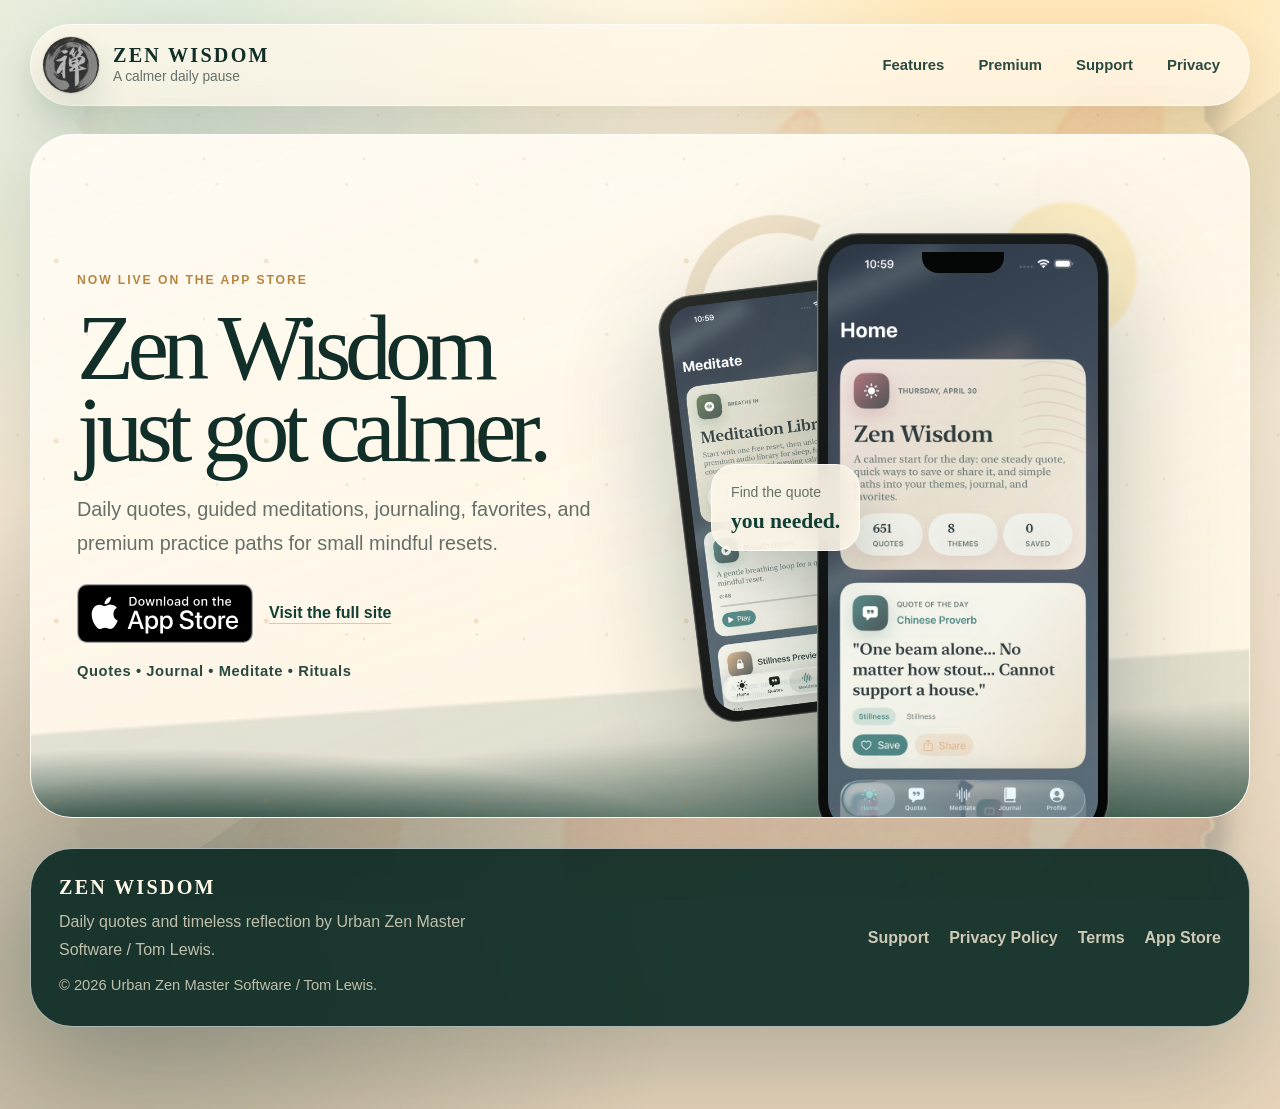
==== launch.html @ 9e4c02a2 "Fix Zen Wisdom social preview card" ====
<!doctype html>
<html lang="en">
<head>
  <meta charset="utf-8">
  <meta name="viewport" content="width=device-width, initial-scale=1">
  <title>Zen Wisdom — A calmer daily pause</title>
  <meta name="description" content="Zen Wisdom is a calmer daily practice for quotes, guided meditations, journaling, favorites, and small mindful resets on iPhone and iPad.">
  <link rel="canonical" href="https://zenwisdom.app/launch.html">
  <meta name="apple-itunes-app" content="app-id=414329570">
  <meta property="og:site_name" content="Zen Wisdom">
  <meta property="og:title" content="Zen Wisdom — A calmer daily pause">
  <meta property="og:description" content="Daily quotes, guided meditations, journaling, favorites, and small mindful resets on iPhone and iPad.">
  <meta property="og:type" content="website">
  <meta property="og:url" content="https://zenwisdom.app/launch.html">
  <meta property="og:image" content="https://zenwisdom.app/screenshots/zenwisdom-facebook-2-06.png">
  <meta property="og:image:secure_url" content="https://zenwisdom.app/screenshots/zenwisdom-facebook-2-06.png">
  <meta property="og:image:type" content="image/png">
  <meta property="og:image:width" content="1200">
  <meta property="og:image:height" content="630">
  <meta property="og:image:alt" content="Zen Wisdom social preview showing the refreshed app with daily quotes, journaling, and meditation.">
  <meta name="twitter:card" content="summary_large_image">
  <meta name="twitter:title" content="Zen Wisdom — A calmer daily pause">
  <meta name="twitter:description" content="Daily quotes, guided meditations, journaling, favorites, and small mindful resets on iPhone and iPad.">
  <meta name="twitter:image" content="https://zenwisdom.app/screenshots/zenwisdom-facebook-2-06.png">
  <link rel="icon" href="assets/icon-256.png" sizes="256x256">
  <link rel="apple-touch-icon" href="assets/icon-256.png">
  <link rel="stylesheet" href="site.css">
</head>
<body class="page-home">
  <div class="shell">
    <header class="topbar">
      <a class="brand" href="index.html" aria-label="Zen Wisdom home">
        <img class="brand-mark" src="assets/zen-mark.png" alt="">
        <span class="brand-copy">
          <strong>Zen Wisdom</strong>
          <span>A calmer daily pause</span>
        </span>
      </a>
      <nav class="nav" aria-label="Primary">
        <a href="index.html#features">Features</a>
        <a href="index.html#premium">Premium</a>
        <a href="support.html">Support</a>
        <a href="privacy.html">Privacy</a>
      </nav>
    </header>

    <main>
      <section class="hero hero-grid" aria-labelledby="launch-title">
        <div class="hero-copy">
          <p class="eyebrow">Now live on the App Store</p>
          <h1 id="launch-title">Zen Wisdom just got calmer.</h1>
          <p class="lede">Daily quotes, guided meditations, journaling, favorites, and premium practice paths for small mindful resets.</p>
          <div class="store-actions" aria-label="Download Zen Wisdom">
            <a class="app-store-badge" href="https://apps.apple.com/us/app/zen-wisdom/id414329570" aria-label="Download Zen Wisdom on the App Store">
              <img src="assets/download-on-app-store.svg" alt="Download on the App Store" width="119.664" height="40">
            </a>
            <a class="text-link" href="index.html">Visit the full site</a>
          </div>
          <p class="trust-line">Quotes • Journal • Meditate • Rituals</p>
        </div>
        <div class="hero-art" aria-label="Zen Wisdom app preview">
          <div class="brush-ring" aria-hidden="true"></div>
          <div class="dawn-orb" aria-hidden="true"></div>
          <figure class="screen-card screen-card-main">
            <img src="screenshots/zenwisdom-home.png" alt="Zen Wisdom home screen showing the day’s quote and quick actions.">
          </figure>
          <figure class="screen-card screen-card-side screen-card-library">
            <img src="screenshots/zenwisdom-meditate.png" alt="Zen Wisdom meditation screen showing guided sessions.">
          </figure>
          <div class="quote-float" aria-hidden="true">
            <span>Find the quote</span>
            <strong>you needed.</strong>
          </div>
        </div>
      </section>
    </main>

    <footer class="site-footer">
      <div>
        <strong>Zen Wisdom</strong>
        <p>Daily quotes and timeless reflection by Urban Zen Master Software / Tom Lewis.</p>
        <p class="copyright">© 2026 Urban Zen Master Software / Tom Lewis.</p>
      </div>
      <nav class="footer-nav" aria-label="Footer">
        <a href="support.html">Support</a>
        <a href="privacy.html">Privacy Policy</a>
        <a href="terms.html">Terms</a>
        <a href="https://apps.apple.com/us/app/zen-wisdom/id414329570">App Store</a>
      </nav>
    </footer>
  </div>
</body>
</html>
---- site.css ----
:root {
  color-scheme: light;
  --bg: #f3e7d4;
  --paper: #fff8eb;
  --paper-2: #fbefd9;
  --paper-glass: rgba(255, 249, 237, 0.82);
  --ink: #112e29;
  --ink-2: #294941;
  --muted: #667068;
  --soft: #ece0cc;
  --line: rgba(26, 54, 47, 0.14);
  --line-strong: rgba(26, 54, 47, 0.24);
  --gold: #b9853e;
  --gold-soft: #e9c888;
  --jade: #103f35;
  --jade-2: #1f6456;
  --charcoal: #092721;
  --cream: #fff4df;
  --shadow: 0 26px 80px rgba(67, 47, 21, 0.15);
  --shadow-soft: 0 18px 50px rgba(67, 47, 21, 0.10);
  --shadow-deep: 0 36px 120px rgba(8, 39, 32, 0.28);
  --radius-xl: 42px;
  --radius-lg: 28px;
  --radius-md: 18px;
  --display: "Iowan Old Style", "Palatino Linotype", "Book Antiqua", Georgia, serif;
  --ui: "Avenir Next", "Gill Sans", "Trebuchet MS", -apple-system, BlinkMacSystemFont, "Segoe UI", sans-serif;
}

* { box-sizing: border-box; }

html {
  scroll-behavior: smooth;
  background: var(--bg);
}

body {
  margin: 0;
  min-height: 100vh;
  overflow-x: hidden;
  color: var(--ink);
  font-family: var(--ui);
  background:
    radial-gradient(circle at 84% 2%, rgba(255, 226, 169, 0.72) 0 8%, transparent 25%),
    radial-gradient(circle at 14% 9%, rgba(210, 229, 216, 0.88), transparent 31%),
    radial-gradient(ellipse at 10% 86%, rgba(8, 39, 32, 0.26), transparent 34%),
    linear-gradient(180deg, #fff6df 0%, #f4e7d3 48%, #ead6bc 100%);
}

body::before,
body::after {
  content: "";
  position: fixed;
  inset: 0;
  pointer-events: none;
}

body::before {
  z-index: 0;
  opacity: 0.18;
  mix-blend-mode: multiply;
  background: url("assets/paper-texture.png") center top / cover no-repeat;
}

body::after {
  z-index: 0;
  background:
    radial-gradient(circle at 10% 72%, rgba(183, 129, 61, 0.12) 0 1px, transparent 2px),
    radial-gradient(circle at 58% 24%, rgba(25, 69, 58, 0.10) 0 1px, transparent 2px),
    linear-gradient(145deg, transparent 0 55%, rgba(11, 53, 45, 0.08) 55% 58%, transparent 72%);
  background-size: 180px 160px, 150px 140px, auto;
}

img,
svg { display: block; max-width: 100%; }

a { color: inherit; text-decoration: none; }

ul { margin: 0; padding: 0; }

code {
  font-family: "SFMono-Regular", "Consolas", "Menlo", monospace;
  font-size: 0.95em;
}

.shell {
  position: relative;
  z-index: 1;
  width: min(1220px, calc(100vw - 36px));
  margin: 0 auto;
  padding: 24px 0 82px;
}

.topbar {
  display: flex;
  align-items: center;
  justify-content: space-between;
  gap: 18px;
  margin-bottom: 28px;
  padding: 12px 16px 12px 12px;
  border: 1px solid rgba(255, 255, 255, 0.66);
  border-radius: 999px;
  background: rgba(255, 248, 235, 0.78);
  box-shadow: 0 18px 48px rgba(41, 33, 17, 0.11);
  backdrop-filter: blur(20px) saturate(1.2);
}

.brand {
  display: inline-flex;
  align-items: center;
  gap: 14px;
  min-width: 0;
}

.brand-mark {
  width: 56px;
  height: 56px;
  flex: 0 0 auto;
  border-radius: 50%;
  object-fit: cover;
  background: rgba(255, 250, 239, 0.76);
  box-shadow: 0 0 0 1px rgba(143, 106, 50, 0.14), 0 16px 34px rgba(16, 63, 53, 0.14);
}

.brand-copy {
  display: grid;
  gap: 3px;
  min-width: 0;
}

.brand-copy strong,
.site-footer strong {
  font-family: var(--display);
  font-size: clamp(1rem, 2vw, 1.26rem);
  line-height: 1;
  letter-spacing: 0.11em;
  text-transform: uppercase;
  white-space: nowrap;
}

.brand-copy span:last-child {
  max-width: 34ch;
  color: var(--muted);
  font-size: 0.86rem;
  line-height: 1.25;
}

.nav,
.footer-nav,
.store-actions,
.button-row,
.pill-row {
  display: flex;
  flex-wrap: wrap;
  align-items: center;
  gap: 8px;
}

.nav { justify-content: flex-end; }

.nav a {
  padding: 10px 13px;
  border-radius: 999px;
  color: var(--ink-2);
  font-size: 0.93rem;
  font-weight: 750;
  transition: background-color 180ms ease, color 180ms ease;
}

.nav a:hover,
.nav a[aria-current="page"] {
  background: rgba(16, 63, 53, 0.09);
  color: var(--jade);
}

.nav a:focus-visible,
.footer-nav a:focus-visible,
.button:focus-visible,
.text-link:focus-visible,
.app-store-badge:focus-visible {
  outline: 3px solid rgba(185, 130, 56, 0.36);
  outline-offset: 4px;
}

main {
  display: grid;
  gap: 30px;
}

.hero,
.section,
.final-cta,
.site-footer,
.release-strip {
  position: relative;
  overflow: hidden;
  border: 1px solid rgba(255, 255, 255, 0.64);
  border-radius: var(--radius-xl);
  box-shadow: var(--shadow);
}

.hero,
.section,
.final-cta {
  padding: clamp(24px, 4vw, 46px);
}

.hero,
.section {
  background:
    linear-gradient(160deg, rgba(255, 251, 242, 0.94), rgba(255, 244, 224, 0.76)),
    var(--paper-glass);
  backdrop-filter: blur(16px);
}

.hero::before,
.hero::after,
.section::before,
.final-cta::before {
  content: "";
  position: absolute;
  pointer-events: none;
}

.hero::before {
  inset: auto -10% -18% -10%;
  height: 48%;
  opacity: 0.92;
  background:
    radial-gradient(ellipse at 17% 90%, rgba(6, 44, 37, 0.96) 0 17%, transparent 38%),
    radial-gradient(ellipse at 70% 84%, rgba(16, 63, 53, 0.28) 0 20%, transparent 47%),
    linear-gradient(176deg, transparent 0 30%, rgba(14, 52, 43, 0.12) 31% 42%, rgba(14, 52, 43, 0.9) 75%);
}

.hero::after {
  inset: 0;
  opacity: 0.84;
  background:
    radial-gradient(circle at 8% 15%, rgba(167, 114, 43, 0.12) 0 1px, transparent 2px),
    radial-gradient(circle at 12% 70%, rgba(185, 130, 56, 0.23) 0 2px, transparent 3px),
    radial-gradient(circle at 43% 33%, rgba(185, 130, 56, 0.17) 0 1px, transparent 2px);
  background-size: 160px 160px, 210px 180px, 130px 150px;
}

.hero > *,
.section > *,
.final-cta > *,
.site-footer > *,
.release-strip > * { position: relative; z-index: 1; }

.hero-grid {
  display: grid;
  grid-template-columns: minmax(0, 1.02fr) minmax(360px, 0.98fr);
  gap: clamp(28px, 5vw, 58px);
  align-items: center;
}

.hero-copy {
  display: grid;
  align-content: center;
  gap: 20px;
  min-width: 0;
  min-height: 590px;
}

.hero-copy h1,
.section-heading h2,
.final-cta h2,
.page-hero h1,
.info-card h2,
.legal-card h2,
.faq-item h3,
.feature-tile h3,
.plan-card strong,
.pause-card blockquote,
.moment-card span,
.site-footer strong,
.release-strip strong {
  font-family: var(--display);
}

.hero-copy h1 {
  max-width: 11ch;
  margin: 0;
  font-size: clamp(3.7rem, 7.3vw, 7.6rem);
  font-weight: 500;
  line-height: 0.88;
  letter-spacing: -0.07em;
}

.eyebrow,
.preview-label {
  margin: 0;
  color: var(--gold);
  font-size: 0.76rem;
  font-weight: 850;
  letter-spacing: 0.16em;
  text-transform: uppercase;
}

.lede,
.section-heading p,
.pause-card p,
.feature-tile p,
.moment-card p,
.plan-card p,
.trust-copy p,
.trust-list span,
.final-cta p,
.info-card p,
.legal-card p,
.faq-item p,
.site-footer p,
.microcopy,
.release-strip span {
  margin: 0;
  color: var(--muted);
  line-height: 1.72;
}

.lede {
  max-width: 52ch;
  font-size: clamp(1.06rem, 1.55vw, 1.29rem);
}

.store-actions {
  gap: 16px;
  margin-top: 4px;
}

.app-store-badge {
  display: inline-flex;
  align-items: center;
  flex: 0 0 auto;
  border-radius: 9px;
  line-height: 0;
}

.app-store-badge img {
  width: clamp(132px, 22vw, 176px);
  height: auto;
}

.text-link {
  display: inline-flex;
  align-items: center;
  min-height: 40px;
  color: var(--jade);
  font-weight: 850;
  text-decoration: underline;
  text-decoration-color: rgba(16, 63, 53, 0.22);
  text-underline-offset: 5px;
}

.trust-line {
  margin: 0;
  color: var(--ink-2);
  font-size: 0.92rem;
  font-weight: 800;
  letter-spacing: 0.04em;
}

.hero-art {
  position: relative;
  min-height: 590px;
  max-width: 100%;
}

.brush-ring,
.dawn-orb,
.screen-card,
.quote-float,
.sun-disc,
.ink-hill,
.phone-frame,
.floating-note {
  position: absolute;
}

.brush-ring {
  top: 34px;
  left: 4px;
  width: 188px;
  aspect-ratio: 1;
  border: 18px solid rgba(166, 120, 48, 0.18);
  border-right-color: transparent;
  border-radius: 50%;
  filter: blur(0.4px);
  transform: rotate(-18deg);
}

.dawn-orb,
.sun-disc {
  top: 18px;
  right: 12%;
  width: 148px;
  aspect-ratio: 1;
  border-radius: 50%;
  background: radial-gradient(circle, rgba(255, 247, 210, 0.98), rgba(255, 225, 150, 0.45) 65%, transparent 70%);
}

.screen-card {
  margin: 0;
  padding: 10px;
  border: 1px solid rgba(255, 255, 255, 0.42);
  border-radius: 42px;
  background: linear-gradient(145deg, #1b1f1d, #050706);
  box-shadow: var(--shadow-deep), 0 0 0 1px rgba(255, 255, 255, 0.12) inset;
}

.screen-card img {
  width: 100%;
  aspect-ratio: 1320 / 2868;
  border-radius: 31px;
  object-fit: cover;
  object-position: top center;
  background: #0a1e1a;
}

.screen-card-main {
  top: 52px;
  right: 18%;
  z-index: 3;
  width: min(292px, 58vw);
}

.screen-card-main::before,
.phone-frame::before {
  content: "";
  position: absolute;
  top: 18px;
  left: 50%;
  z-index: 3;
  width: 82px;
  height: 21px;
  border-radius: 0 0 16px 16px;
  background: #050706;
  transform: translateX(-50%);
}

.screen-card-side {
  z-index: 2;
  width: min(210px, 43vw);
  border-radius: 34px;
  opacity: 0.94;
}

.screen-card-side img { border-radius: 25px; }

.screen-card-library {
  left: 0;
  bottom: 56px;
  transform: rotate(-7deg);
}

.screen-card-profile {
  right: 0;
  bottom: 28px;
  transform: rotate(7deg);
}

.quote-float,
.floating-note {
  z-index: 5;
  max-width: 220px;
  padding: 17px 19px;
  border: 1px solid rgba(255, 255, 255, 0.68);
  border-radius: 24px;
  background: rgba(255, 249, 235, 0.86);
  box-shadow: 0 22px 48px rgba(20, 46, 37, 0.16);
  backdrop-filter: blur(18px);
}

.quote-float {
  left: 6%;
  top: 48%;
}

.quote-float span,
.floating-note span {
  display: block;
  color: var(--muted);
  font-size: 0.88rem;
  line-height: 1.45;
}

.quote-float strong,
.floating-note strong {
  display: block;
  margin-top: 7px;
  color: var(--jade);
  font-family: var(--display);
  font-size: 1.35rem;
  font-weight: 600;
  line-height: 1.08;
}

.section {
  display: grid;
  gap: 26px;
}

.section::before {
  inset: 0;
  opacity: 0.55;
  background: radial-gradient(circle at 92% 0%, rgba(233, 200, 136, 0.28), transparent 28%);
}

.section-heading {
  display: grid;
  gap: 11px;
  max-width: 64rem;
}

.section-heading.narrow { max-width: 49rem; }
.section-heading.centered { max-width: 58rem; margin-inline: auto; text-align: center; }

.section-heading h2,
.final-cta h2,
.page-hero h1 {
  margin: 0;
  font-size: clamp(2.15rem, 4vw, 4rem);
  font-weight: 500;
  line-height: 1;
  letter-spacing: -0.045em;
}

.pocket-section {
  grid-template-columns: minmax(0, 1fr) minmax(280px, 0.72fr);
  align-items: center;
}

.pause-card,
.feature-tile,
.moment-card,
.plan-card,
.info-card,
.legal-card,
.faq-item,
.stat-card,
.gallery-card,
.premium-card,
.feature-card {
  border: 1px solid var(--line);
  border-radius: var(--radius-lg);
  background:
    linear-gradient(180deg, rgba(255, 255, 255, 0.66), rgba(255, 246, 229, 0.54));
  box-shadow: var(--shadow-soft);
}

.pause-card {
  padding: clamp(24px, 4vw, 34px);
  background:
    radial-gradient(circle at 85% 18%, rgba(233, 200, 136, 0.26), transparent 33%),
    linear-gradient(145deg, rgba(255,255,255,0.76), rgba(255,246,229,0.56));
}

.pause-card blockquote {
  margin: 0 0 16px;
  color: var(--jade);
  font-size: clamp(1.9rem, 3.2vw, 3.2rem);
  font-weight: 500;
  line-height: 1.02;
  letter-spacing: -0.04em;
}

.feature-grid,
.moments-grid,
.plans-grid,
.panel-grid,
.legal-grid,
.faq-list,
.stats-grid,
.gallery-grid,
.feature-band,
.premium-grid {
  display: grid;
  gap: 18px;
}

.feature-grid {
  grid-template-columns: repeat(3, minmax(0, 1fr));
}

.feature-tile,
.plan-card,
.info-card,
.legal-card,
.faq-item,
.stat-card,
.premium-card,
.feature-card {
  padding: 24px;
}

.feature-tile {
  min-height: 190px;
  display: grid;
  align-content: space-between;
  gap: 24px;
}

.tile-mark,
.premium-icon {
  display: inline-flex;
  align-items: center;
  justify-content: center;
  width: fit-content;
  min-height: 34px;
  padding: 8px 11px;
  border-radius: 999px;
  background: rgba(16, 63, 53, 0.10);
  color: var(--jade-2);
  font-size: 0.76rem;
  font-weight: 850;
  letter-spacing: 0.12em;
  text-transform: uppercase;
}

.feature-tile h3,
.info-card h2,
.legal-card h2,
.faq-item h3,
.premium-card h3,
.feature-card h3,
.gallery-copy h3 {
  margin: 0 0 10px;
  color: var(--ink);
  font-size: 1.38rem;
  line-height: 1.12;
}

.feature-tile p { max-width: 24ch; }

.moments-section {
  color: var(--cream);
  background:
    radial-gradient(circle at 14% 0%, rgba(233, 200, 136, 0.24), transparent 31%),
    linear-gradient(135deg, #092721, #123f35 52%, #071f1b);
  box-shadow: var(--shadow-deep);
}

.moments-section .section-heading h2,
.moments-section .moment-card span { color: #fff8e8; }
.moments-section .section-heading p,
.moments-section .moment-card p { color: rgba(255, 244, 219, 0.74); }

.moments-grid {
  grid-template-columns: repeat(5, minmax(0, 1fr));
}

.moment-card {
  min-height: 174px;
  display: grid;
  align-content: end;
  gap: 12px;
  padding: 20px;
  border-color: rgba(255, 244, 219, 0.17);
  background:
    linear-gradient(180deg, rgba(255,255,255,0.075), rgba(255,255,255,0.038)),
    radial-gradient(circle at 20% 8%, rgba(233, 200, 136, 0.18), transparent 34%);
  box-shadow: none;
}

.moment-card span {
  font-size: 1.34rem;
  line-height: 1.05;
}

.screenshot-section {
  background:
    radial-gradient(circle at 50% 0%, rgba(255, 225, 165, 0.24), transparent 30%),
    linear-gradient(180deg, rgba(255, 249, 237, 0.94), rgba(241, 226, 203, 0.82));
}

.screenshot-wall {
  display: grid;
  grid-template-columns: repeat(4, minmax(0, 1fr));
  gap: 18px;
  align-items: start;
}

.screenshot-wall figure,
.gallery-card {
  overflow: hidden;
  margin: 0;
  border-radius: 32px;
}

.screenshot-wall figure {
  border: 1px solid var(--line);
  background: rgba(255,255,255,0.56);
  box-shadow: var(--shadow-soft);
  transform: translateY(var(--lift, 0));
}

.screenshot-wall figure:nth-child(2) { --lift: 22px; }
.screenshot-wall figure:nth-child(4) { --lift: 18px; }

.screenshot-wall img,
.gallery-card img {
  width: 100%;
  aspect-ratio: 4 / 5.28;
  object-fit: cover;
  object-position: top center;
  background: linear-gradient(180deg, rgba(214, 230, 222, 0.22), rgba(211, 154, 115, 0.12));
}

.screenshot-wall figcaption {
  padding: 15px 18px 18px;
  color: var(--ink-2);
  font-weight: 850;
}

.premium-section {
  background:
    radial-gradient(circle at 8% 12%, rgba(16, 63, 53, 0.12), transparent 28%),
    radial-gradient(circle at 92% 4%, rgba(217, 144, 85, 0.18), transparent 28%),
    linear-gradient(180deg, rgba(255, 249, 237, 0.94), rgba(233, 219, 196, 0.82));
}

.plans-grid,
.premium-grid {
  grid-template-columns: repeat(3, minmax(0, 1fr));
}

.plan-card {
  display: grid;
  gap: 12px;
  min-height: 220px;
  background:
    linear-gradient(145deg, rgba(255,255,255,0.72), rgba(255,246,229,0.5)),
    radial-gradient(circle at 90% 16%, rgba(185,130,56,0.14), transparent 32%);
}

.plan-card.recommended {
  border-color: rgba(185, 130, 56, 0.42);
  box-shadow: 0 24px 70px rgba(185, 130, 56, 0.16);
}

.plan-card span {
  color: var(--gold);
  font-size: 0.76rem;
  font-weight: 850;
  letter-spacing: 0.14em;
  text-transform: uppercase;
}

.plan-card strong {
  color: var(--jade);
  font-size: clamp(2.2rem, 4vw, 3.6rem);
  font-weight: 500;
  line-height: 0.95;
  letter-spacing: -0.045em;
}

.trust-section {
  grid-template-columns: minmax(0, 0.88fr) minmax(300px, 1.12fr);
  align-items: center;
}

.trust-copy {
  display: grid;
  gap: 12px;
}

.trust-list {
  display: grid;
  gap: 12px;
}

.trust-list div {
  display: grid;
  grid-template-columns: minmax(120px, 0.52fr) minmax(0, 1fr);
  gap: 14px;
  align-items: center;
  padding: 17px 18px;
  border: 1px solid var(--line);
  border-radius: 20px;
  background: rgba(255, 255, 255, 0.52);
}

.trust-list strong {
  color: var(--jade);
}

.final-cta {
  display: flex;
  align-items: center;
  justify-content: space-between;
  gap: 24px;
  background:
    radial-gradient(circle at 88% 10%, rgba(233, 200, 136, 0.26), transparent 28%),
    linear-gradient(135deg, #0c3029, #194c40);
  color: #fff8e8;
  box-shadow: var(--shadow-deep);
}

.final-cta::before {
  inset: auto -8% -34% -8%;
  height: 60%;
  opacity: 0.62;
  background: radial-gradient(ellipse at 50% 100%, rgba(255, 248, 232, 0.18), transparent 58%);
}

.final-cta h2 { color: #fff8e8; }
.final-cta p { color: rgba(255, 244, 219, 0.78); }
.final-cta .eyebrow { color: var(--gold-soft); }

.page-hero {
  min-height: auto;
  display: grid;
  gap: 17px;
  background:
    radial-gradient(circle at 84% 16%, rgba(233, 200, 136, 0.25), transparent 28%),
    linear-gradient(112deg, rgba(255, 248, 232, 0.96), rgba(255, 248, 232, 0.80));
}

.page-hero::before { opacity: 0.35; }

.button {
  display: inline-flex;
  align-items: center;
  justify-content: center;
  min-height: 50px;
  padding: 13px 18px;
  border: 1px solid var(--line-strong);
  border-radius: 999px;
  font-weight: 850;
  transition: transform 180ms ease, background-color 180ms ease, border-color 180ms ease, box-shadow 180ms ease, color 180ms ease;
}

.button.primary {
  border-color: transparent;
  background: linear-gradient(135deg, var(--jade), var(--jade-2));
  color: #fff8e8;
  box-shadow: 0 18px 34px rgba(16, 63, 53, 0.24);
}

.button.secondary {
  background: rgba(255, 252, 244, 0.62);
  color: var(--ink-2);
}

.button:hover { transform: translateY(-2px); }
.button.primary:hover { box-shadow: 0 22px 46px rgba(16, 63, 53, 0.31); }

.panel-grid { grid-template-columns: repeat(2, minmax(0, 1fr)); }
.legal-grid { grid-template-columns: repeat(2, minmax(0, 1fr)); }
.faq-list { grid-template-columns: repeat(2, minmax(0, 1fr)); }

.detail-list {
  display: grid;
  gap: 10px;
  margin: 0;
  padding-left: 1.1rem;
  color: var(--muted);
  line-height: 1.62;
}

.detail-list li::marker { color: var(--gold); }

.microcopy { max-width: 64ch; font-size: 0.95rem; }

.microcopy a,
.legal-card a,
.info-card a {
  color: var(--jade-2);
  font-weight: 850;
  text-decoration: underline;
  text-decoration-color: rgba(31, 100, 86, 0.30);
  text-underline-offset: 3px;
}

.stats-grid { grid-template-columns: repeat(3, minmax(0, 1fr)); }
.gallery-grid { grid-template-columns: repeat(5, minmax(0, 1fr)); align-items: start; }
.feature-band { grid-template-columns: repeat(4, minmax(0, 1fr)); }

.release-strip {
  display: grid;
  grid-template-columns: repeat(4, minmax(0, 1fr));
  gap: 1px;
  padding: 1px;
  background: rgba(255,255,255,0.62);
}

.release-strip div {
  padding: 20px;
  background: rgba(255, 248, 235, 0.78);
}

.release-strip strong { display: block; margin-bottom: 6px; color: var(--jade); }

.site-footer {
  display: flex;
  justify-content: space-between;
  gap: 24px;
  margin-top: 30px;
  padding: 28px;
  background: rgba(13, 44, 37, 0.93);
  color: #fff8e8;
  box-shadow: var(--shadow-deep);
}

.site-footer p {
  max-width: 52ch;
  margin-top: 10px;
  color: rgba(255, 244, 219, 0.72);
}

.site-footer .copyright { font-size: 0.92rem; }

.footer-nav { justify-content: flex-end; }

.footer-nav a {
  padding: 8px 0 8px 12px;
  color: rgba(255, 244, 219, 0.78);
  font-weight: 750;
}

.footer-nav a:hover { color: #fff8e8; text-decoration: underline; text-underline-offset: 4px; }

@media (prefers-reduced-motion: reduce) {
  html { scroll-behavior: auto; }
  *, *::before, *::after {
    animation-duration: 0.01ms !important;
    animation-iteration-count: 1 !important;
    scroll-behavior: auto !important;
    transition-duration: 0.01ms !important;
  }
}

@media (max-width: 1080px) {
  .hero-grid,
  .pocket-section,
  .trust-section {
    grid-template-columns: 1fr;
  }

  .hero-copy {
    min-height: auto;
    padding-top: 18px;
  }

  .hero-art {
    min-height: min(112vw, 620px);
  }

  .moments-grid,
  .screenshot-wall,
  .gallery-grid,
  .feature-band {
    grid-template-columns: repeat(2, minmax(0, 1fr));
  }

  .feature-grid,
  .plans-grid,
  .premium-grid,
  .release-strip {
    grid-template-columns: repeat(2, minmax(0, 1fr));
  }
}

@media (max-width: 760px) {
  .shell {
    width: min(100% - 24px, 680px);
    padding-top: 12px;
  }

  .topbar {
    align-items: stretch;
    border-radius: 30px;
    flex-direction: column;
    padding: 12px;
  }

  .brand {
    width: 100%;
    justify-content: flex-start;
  }

  .brand-mark {
    width: 48px;
    height: 48px;
  }

  .brand-copy strong {
    letter-spacing: 0.08em;
  }

  .brand-copy span:last-child { max-width: 24ch; }

  .nav {
    width: 100%;
    justify-content: center;
  }

  .nav a {
    padding: 9px 10px;
    font-size: 0.88rem;
  }

  main { gap: 18px; }

  .hero,
  .section,
  .final-cta {
    border-radius: 30px;
    padding: 24px;
  }

  .hero-copy h1 {
    max-width: 12ch;
    font-size: clamp(3.2rem, 17vw, 5.2rem);
  }

  .store-actions { align-items: flex-start; flex-direction: column; }

  .app-store-badge img { width: 154px; }

  .hero-art { min-height: 520px; }

  .screen-card-main {
    top: 26px;
    right: 50%;
    width: min(250px, 68vw);
    transform: translateX(50%);
  }

  .screen-card-side { width: min(164px, 46vw); }

  .screen-card-library {
    left: -4px;
    bottom: 62px;
  }

  .screen-card-profile {
    right: -4px;
    bottom: 38px;
  }

  .quote-float {
    left: 50%;
    top: auto;
    bottom: 0;
    transform: translateX(-50%);
    width: min(220px, 74vw);
  }

  .brush-ring { left: -44px; top: 20px; width: 152px; }
  .dawn-orb { right: -18px; top: 28px; width: 118px; }

  .feature-grid,
  .moments-grid,
  .screenshot-wall,
  .plans-grid,
  .panel-grid,
  .legal-grid,
  .faq-list,
  .stats-grid,
  .gallery-grid,
  .premium-grid,
  .feature-band,
  .release-strip {
    grid-template-columns: 1fr;
  }

  .feature-tile,
  .moment-card,
  .plan-card { min-height: auto; }

  .screenshot-wall figure { transform: none !important; }

  .trust-list div { grid-template-columns: 1fr; gap: 4px; }

  .final-cta,
  .site-footer {
    align-items: flex-start;
    flex-direction: column;
  }

  .footer-nav { justify-content: flex-start; }
  .footer-nav a { padding-left: 0; padding-right: 12px; }
}

@media (max-width: 420px) {
  .shell { width: calc(100% - 18px); }
  .hero,
  .section,
  .final-cta { padding: 20px; }
  .brand-copy span:last-child { display: none; }
  .nav { justify-content: flex-start; }
  .hero-art { min-height: 490px; }
  .screen-card-main { width: min(226px, 70vw); }
  .screen-card-side { width: min(144px, 44vw); }
  .quote-float { width: min(206px, 82vw); }
}
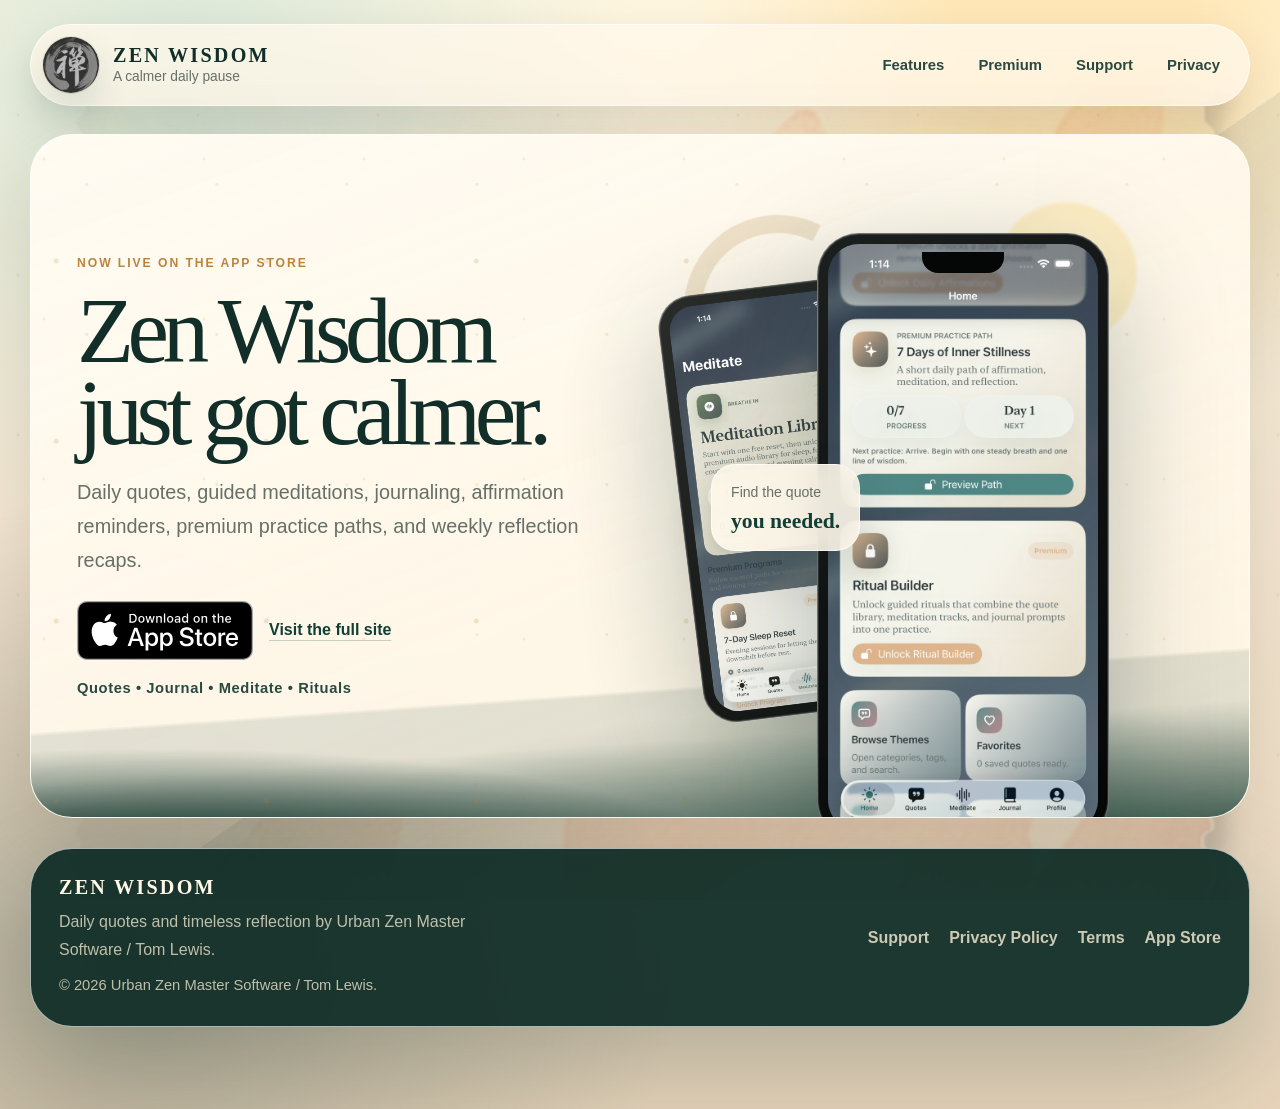
==== commit df58f70e: "Update 2.07 premium conversion site copy" ====
--- a/launch.html
+++ b/launch.html
@@ -9,19 +9,19 @@
   <meta name="apple-itunes-app" content="app-id=414329570">
   <meta property="og:site_name" content="Zen Wisdom">
   <meta property="og:title" content="Zen Wisdom — A calmer daily pause">
-  <meta property="og:description" content="Daily quotes, guided meditations, journaling, favorites, and small mindful resets on iPhone and iPad.">
+  <meta property="og:description" content="Daily quotes, guided meditations, journaling, affirmation reminders, 7-day practice paths, and reflection recaps on iPhone and iPad.">
   <meta property="og:type" content="website">
   <meta property="og:url" content="https://zenwisdom.app/launch.html">
-  <meta property="og:image" content="https://zenwisdom.app/screenshots/zenwisdom-facebook-2-06.png">
-  <meta property="og:image:secure_url" content="https://zenwisdom.app/screenshots/zenwisdom-facebook-2-06.png">
+  <meta property="og:image" content="https://zenwisdom.app/screenshots/zenwisdom-facebook-2-07.png">
+  <meta property="og:image:secure_url" content="https://zenwisdom.app/screenshots/zenwisdom-facebook-2-07.png">
   <meta property="og:image:type" content="image/png">
   <meta property="og:image:width" content="1200">
   <meta property="og:image:height" content="630">
   <meta property="og:image:alt" content="Zen Wisdom social preview showing the refreshed app with daily quotes, journaling, and meditation.">
   <meta name="twitter:card" content="summary_large_image">
   <meta name="twitter:title" content="Zen Wisdom — A calmer daily pause">
-  <meta name="twitter:description" content="Daily quotes, guided meditations, journaling, favorites, and small mindful resets on iPhone and iPad.">
-  <meta name="twitter:image" content="https://zenwisdom.app/screenshots/zenwisdom-facebook-2-06.png">
+  <meta name="twitter:description" content="Daily quotes, guided meditations, journaling, affirmation reminders, 7-day practice paths, and reflection recaps on iPhone and iPad.">
+  <meta name="twitter:image" content="https://zenwisdom.app/screenshots/zenwisdom-facebook-2-07.png">
   <link rel="icon" href="assets/icon-256.png" sizes="256x256">
   <link rel="apple-touch-icon" href="assets/icon-256.png">
   <link rel="stylesheet" href="site.css">
@@ -49,7 +49,7 @@
         <div class="hero-copy">
           <p class="eyebrow">Now live on the App Store</p>
           <h1 id="launch-title">Zen Wisdom just got calmer.</h1>
-          <p class="lede">Daily quotes, guided meditations, journaling, favorites, and premium practice paths for small mindful resets.</p>
+          <p class="lede">Daily quotes, guided meditations, journaling, affirmation reminders, premium practice paths, and weekly reflection recaps.</p>
           <div class="store-actions" aria-label="Download Zen Wisdom">
             <a class="app-store-badge" href="https://apps.apple.com/us/app/zen-wisdom/id414329570" aria-label="Download Zen Wisdom on the App Store">
               <img src="assets/download-on-app-store.svg" alt="Download on the App Store" width="119.664" height="40">
